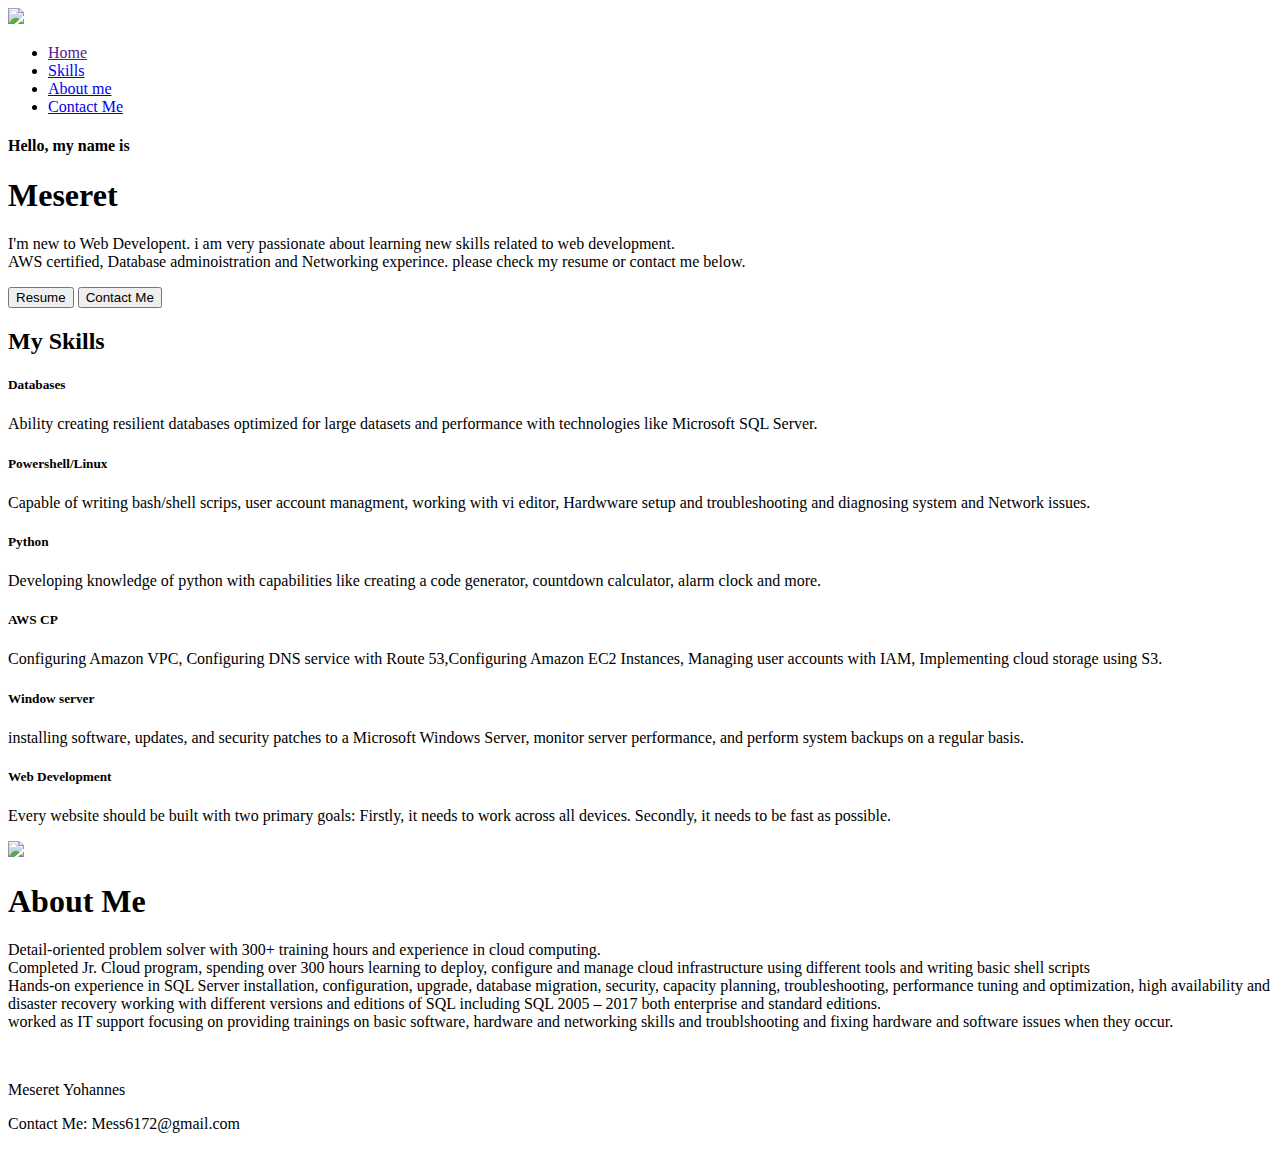
==== Final project/home.html @ 4b2ca833 "final test" ====
<!DOCTYPE html>
<html lang="en">
<head>
    <meta charset="UTF-8">
    <meta http-equiv="X-UA-Compatible" content="IE=edge">
    <meta name="viewport" content="width=device-width, initial-scale=1.0">
    <title>My web</title>
    <link rel="stylesheet" href="Css/style.css">
    <link href="https://fonts.googleapis.com/css2?family=Josefin+Sans:ital,wght@0,100;0,200;0,300;0,400;0,500;0,600;0,700;1,100;1,200;1,300;1,400;1,500;1,600;1,700&display=swap" rel="stylesheet">
    <script src="https://kit.fontawesome.com/edad070990.js" crossorigin="anonymous"></script>
</head>
<body>
    <div class="banner">
         <div class="nav">
            <img src="img/Logo.png" class="logo">
            <ul>
                <li><a href="">Home</a></li>
                <li><a href="#skills">Skills</a></li>
                <li><a href="#about">About me</a></li>
                <li><a href="contact.html">Contact Me</a></li>
            </ul>
         </div>
        <div class="content">
            <h4>Hello, my name is</h4>
			<h1><span>Meseret</span></h1>
            <p>I'm new to Web Developent. i am very passionate about learning new skills related to web development.<br>
            AWS certified, Database adminoistration and Networking experince. please check my resume or contact me below. </p>
            <div>
                <button type="button" onclick= "window.location.href='https://www.linkedin.com/feed/';">Resume</button>
                <button type="button">Contact Me</button>
            </div>
            <div class="social" id="chu">
                <a href="https://www.facebook.com/" target="_blank"><i class="fab fa-facebook-f"></i></a>
                <a href="https://www.instagram.com/" target="_blank"><i class="fab fa-instagram"></i></a>
                <a href="https://twitter.com/?lang=en" target="_blank"><i class="fa-brands fa-twitter" ></i></a>
            </div>

        </div>
    </div>

    <div class="skills" id="skills">
		<div class="title">
			<h2>My Skills</h2>
		</div>

		<div class="box">
			<div class="desc">
				<h5>Databases</h5>
				<div class="pra">
					<p>Ability creating resilient databases optimized for large datasets and performance with technologies like Microsoft SQL Server.</p>
				</div>
			</div>

			<div class="desc">
				
				<h5>Powershell/Linux</h5>
				<div class="pra">
					<p>Capable of writing bash/shell scrips, user account managment, working with vi editor, Hardwware setup and troubleshooting and diagnosing system and Network issues.</p>
				</div>
			</div>

			<div class="desc">
				<h5>Python</h5>
				<div class="pra">
					<p>Developing knowledge of python with capabilities like creating a code generator, countdown calculator, alarm clock and more. 
					</p>
				</div>
			</div>
		</div>
		<div class="box2">
			<div class="desc">
				
				<h5>AWS CP</h5>
				<div class="pra">
					
					<p>Configuring Amazon VPC, Configuring DNS service with Route 53,Configuring Amazon EC2 Instances, Managing user accounts with IAM, Implementing cloud storage using S3.</p>
				</div>
			</div>
			<div class="desc">
				
				<h5>Window server</h5>
				<div class="pra">
					
					<p>installing software, updates, and security patches to a Microsoft Windows Server, monitor server performance, and perform system backups on a regular basis.</p>
				</div>
			</div>
			<div class="desc">
				
				<h5>Web Development</h5>
				<div class="pra">
					
					<p>Every website should be built with two primary goals: Firstly, it needs to work across all devices. Secondly, it needs to be fast as possible.</p>
				</div>
			</div>
		</div>
	</div>
	</div>
    <section class="about" id="about">
        <div class="main">
            <img src="../img/me.jpg">
            <div class="text">
                <h1><span>About Me</span></h1>
                <!-- <h2>About Me</h2> -->
                <p>Detail-oriented problem solver with 300+ training hours and experience in cloud computing. <br> Completed  Jr. Cloud program, spending over 300 hours learning to deploy, configure and manage cloud infrastructure using different tools and writing basic shell scripts <br>
                Hands-on experience in SQL Server installation, configuration, upgrade, database migration, security, capacity planning, troubleshooting, performance tuning and optimization, high availability and disaster recovery working with different versions and editions of SQL including SQL 2005 – 2017 both enterprise and standard editions.
				<br>worked as IT support focusing on providing trainings on basic software, hardware and networking skills and troublshooting and fixing hardware and software issues when they occur.</p>
                <br>
            </div>
        </div>
    </section>
    <footer>
		<p>Meseret Yohannes</p>
		<p>Contact Me: Mess6172@gmail.com </p>
		<div class="social">
			<a href="https://www.facebook.com/" target="_blank"><i class="fab fa-facebook-f"></i></a>
			<a href="https://www.instagram.com/" target="_blank"><i class="fab fa-instagram"></i></a>
			<a href="https://twitter.com/?lang=en" target="_blank"><i class="fa-brands fa-twitter" ></i></a>
		</div>
	
	</footer>
</body>
</html>
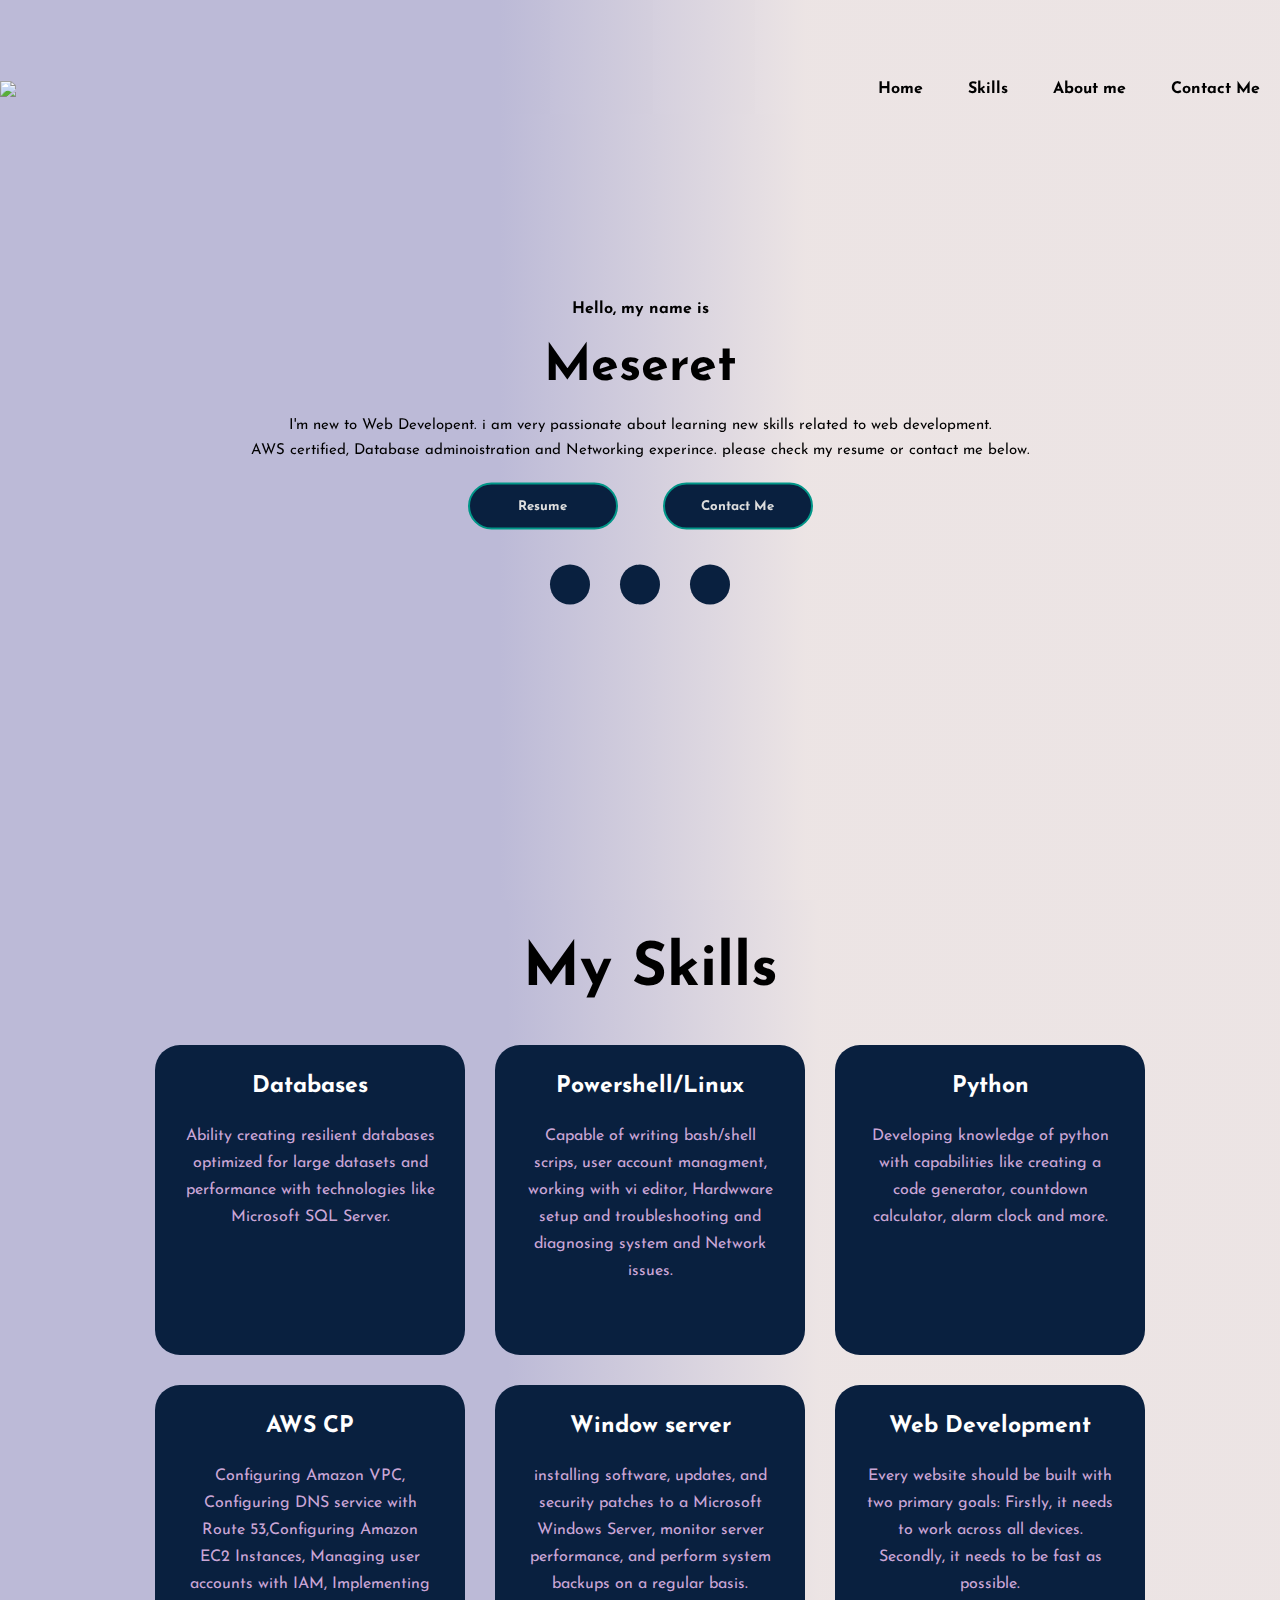
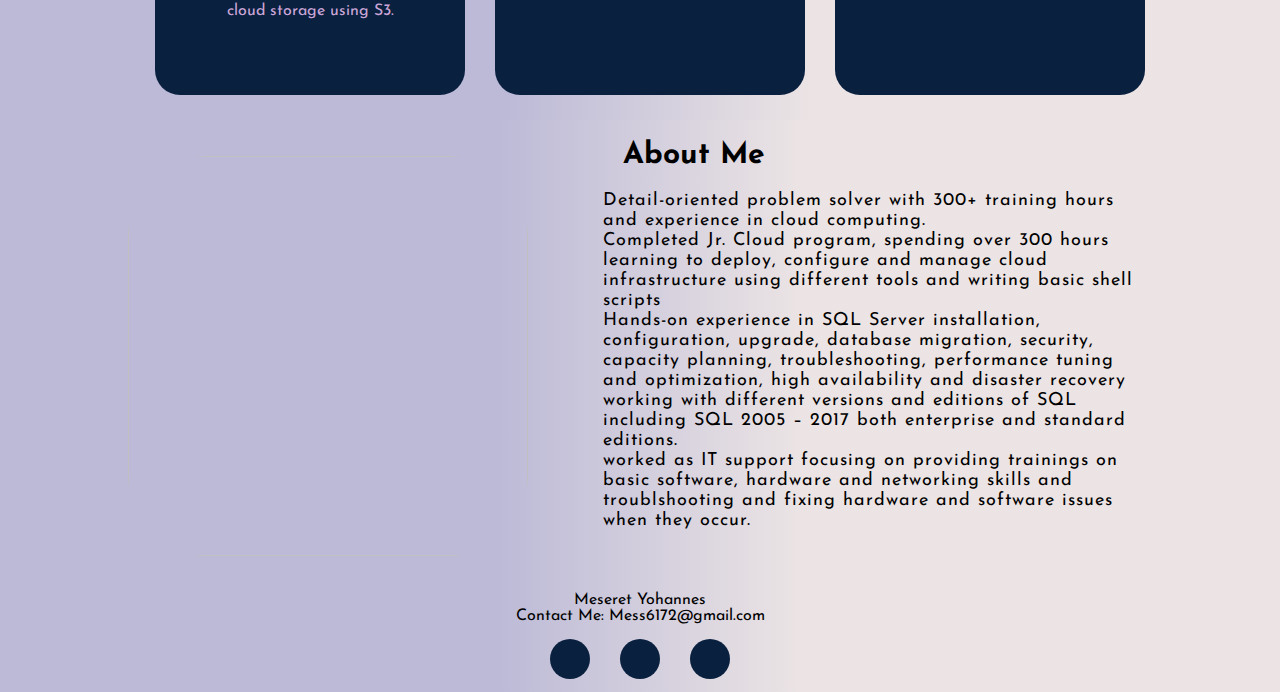
==== commit 9183415a: "final save" ====
--- a/Final project/home.html
+++ b/Final project/home.html
@@ -15,7 +15,7 @@
             <img src="img/Logo.png" class="logo">
             <ul>
                 <li><a href="">Home</a></li>
-                <li><a href="#skills">Skills</a></li>
+                <li><a href="#titles">Skills</a></li>
                 <li><a href="#about">About me</a></li>
                 <li><a href="contact.html">Contact Me</a></li>
             </ul>
@@ -38,8 +38,8 @@
         </div>
     </div>
 
-    <div class="skills" id="skills">
-		<div class="title">
+    <div class="skills" id="skill">
+		<div class="title" id="titles">
 			<h2>My Skills</h2>
 		</div>
 
--- a/Final project/Css/style.css
+++ b/Final project/Css/style.css
@@ -0,0 +1,270 @@
+*{
+    margin: 0;
+    padding: 0;
+    font-family: 'Josefin Sans', sans-serif;
+    /* background-color:#f1f5f8; */
+   
+}
+
+.banner {
+    width: 100%;
+    height: 100vh;
+    background: rgb(188,186,215);
+    background: linear-gradient(90deg, rgba(188,186,215,1) 39%, rgba(236,228,228,0.9868989832261029) 63%);
+}
+
+.nav{
+    width: 100%;
+    margin: auto;
+    height: 50px;
+    display: flex;
+    align-items: center;
+    justify-content: space-between;
+    overflow: hidden;
+    position: fixed;
+    padding-top: 5%;
+    background: rgb(188,186,215);
+    background: linear-gradient(90deg, rgba(188,186,215,1) 39%, rgba(236,228,228,0.9868989832261029) 63%);
+    
+}
+.logo{
+    width: 120px;
+    cursor: pointer;
+    
+}
+
+.nav ul li{
+    list-style: none;
+    display: inline-block;
+    margin: 20px;
+    font-weight: bold;
+}
+.nav ul li a{
+    text-decoration: none;
+    color: black;
+   
+    
+}
+
+.content {
+    width: 100%;
+    position: absolute;
+    top: 50%;
+    transform: translatey(-50%);
+    text-align: center;
+   
+}
+
+.content h1{
+    font-size: 50px;
+    margin-top: 25px;
+    
+}
+.content p{
+    line-height: 25px; /*will set the hieght between the paragraphs */
+    font-size: 15px;
+
+}
+
+button{
+    width: 150px;
+    padding: 15px;
+    text-align: center;
+    margin: 20px;
+    border-radius: 25px;
+    font-weight: bold;
+    border: 2px solid #009688;
+    background-color:#09203F;
+    color: #ddd; /* text color inside the button */
+}
+button:hover{
+    border-color: red;
+    cursor: pointer;
+}
+
+
+.skills{
+	background: rgb(188,186,215);
+    background: linear-gradient(90deg, rgba(188,186,215,1) 39%, rgba(236,228,228,0.9868989832261029) 63%);
+    width: 100%;
+	padding: 10px;
+    margin: auto;
+    
+}
+.title h2{
+	color: black;
+	font-size: 60px;
+	width: 1130px;
+	margin: 30px auto;
+	text-align: center;
+}
+.box2{
+	display: flex;
+	justify-content: center;
+	align-items: center;
+
+}
+
+.box{
+	display: flex;
+	justify-content: center;
+	align-items: center;
+	
+}
+.desc{
+	height: 250px;
+	width: 250px;
+	padding: 30px 30px;
+	background: #09203F ;
+	border-radius: 25px;
+	margin: 15px;
+	text-align: center;
+}
+
+h1{
+	color: black;
+	margin: 20px;
+	font-size: 30px;
+}
+h5{
+	color: white;
+	font-size: 23px;
+	margin-bottom: 25px;
+}
+.pra p{
+	color: #fcfc;
+	font-size: 16px;
+	line-height: 27px;
+	margin-bottom: 25px;
+	
+}
+.about{
+	width: 100%;
+	overflow: hidden;
+	background: rgb(188,186,215);
+background: linear-gradient(90deg, rgba(188,186,215,1) 39%, rgba(236,228,228,0.9868989832261029) 63%);
+}
+
+.about img{
+	height: 400px;
+	width: 400px;
+	border-radius: 20%;
+}
+
+.main{
+	width: 1100px;
+	max-width: 95%;
+	margin: 0 auto;
+	display: flex;
+	align-items: center;
+	justify-content: space-around;
+}
+.text{
+	width: 550px;
+	float: right;
+	/* border: 1px dashed black;
+	border-radius: 5%; */
+}
+.text p{
+	color: black;
+	letter-spacing: 1px;
+	line-height: 20px;
+	font-size: 18px;
+	margin-bottom: 45px;
+}
+
+footer{
+	width: 100%;
+	height: 100px;
+    background: rgb(188,186,215);
+    background: linear-gradient(90deg, rgba(188,186,215,1) 39%, rgba(236,228,228,0.9868989832261029) 63%);
+	display: flex;  /* this will keep the icons in the middle */
+	flex-direction: column;
+	align-items: center;
+    /* border-radius: 25%; */
+	
+}
+
+.social{
+	display: flex;
+	height: 50px;
+}
+.social a{
+	width: 40px;
+	height: 40px;
+	display: flex; /* this will keep the icons in the middle */
+	align-items: center;
+	justify-content: center; /* this will keep the icons in the middle */
+	background:#09203F;
+	border-radius: 50%;
+	margin: 15Px;
+	color: white;
+	font-size: 20px;
+}
+.social a:hover{
+	color: red;
+
+}
+#chu{
+    justify-content: center;
+    
+}
+
+
+
+
+
+/* Contact form Styles */
+
+.contact-section {
+    background: rgb(188,186,215);
+background: linear-gradient(90deg, rgba(188,186,215,1) 39%, rgba(236,228,228,0.9868989832261029) 63%);
+    padding: 40px ;
+}
+
+.contact-section h1{
+    text-align: center;
+    color: #ddd;
+
+}
+
+.border{
+    width: 100px;
+    height: 10px;
+   
+    margin:70px;
+
+}
+
+.contact-form{
+    max-width: 600px;
+    margin: auto;
+    padding: 0 10px;
+    overflow: hidden;
+   
+}
+.contact-form-text{
+    display: block;
+    width: 100%;
+    box-sizing: border-box;
+    margin: 16px 0; 
+    border: 0;
+    background: whitesmoke;
+    padding: 20px 40px;
+    
+    
+    transition: 0.5s;
+}
+.contact-form-btn{
+    float: left;
+    border: 0;
+    background : #34495e;
+    color: #fff;
+    padding: 12px 50px;
+    border-radius: 20px;
+    cursor: pointer;
+}
+
+.contact-form-btn:hover{
+    background: #2980b9;
+}